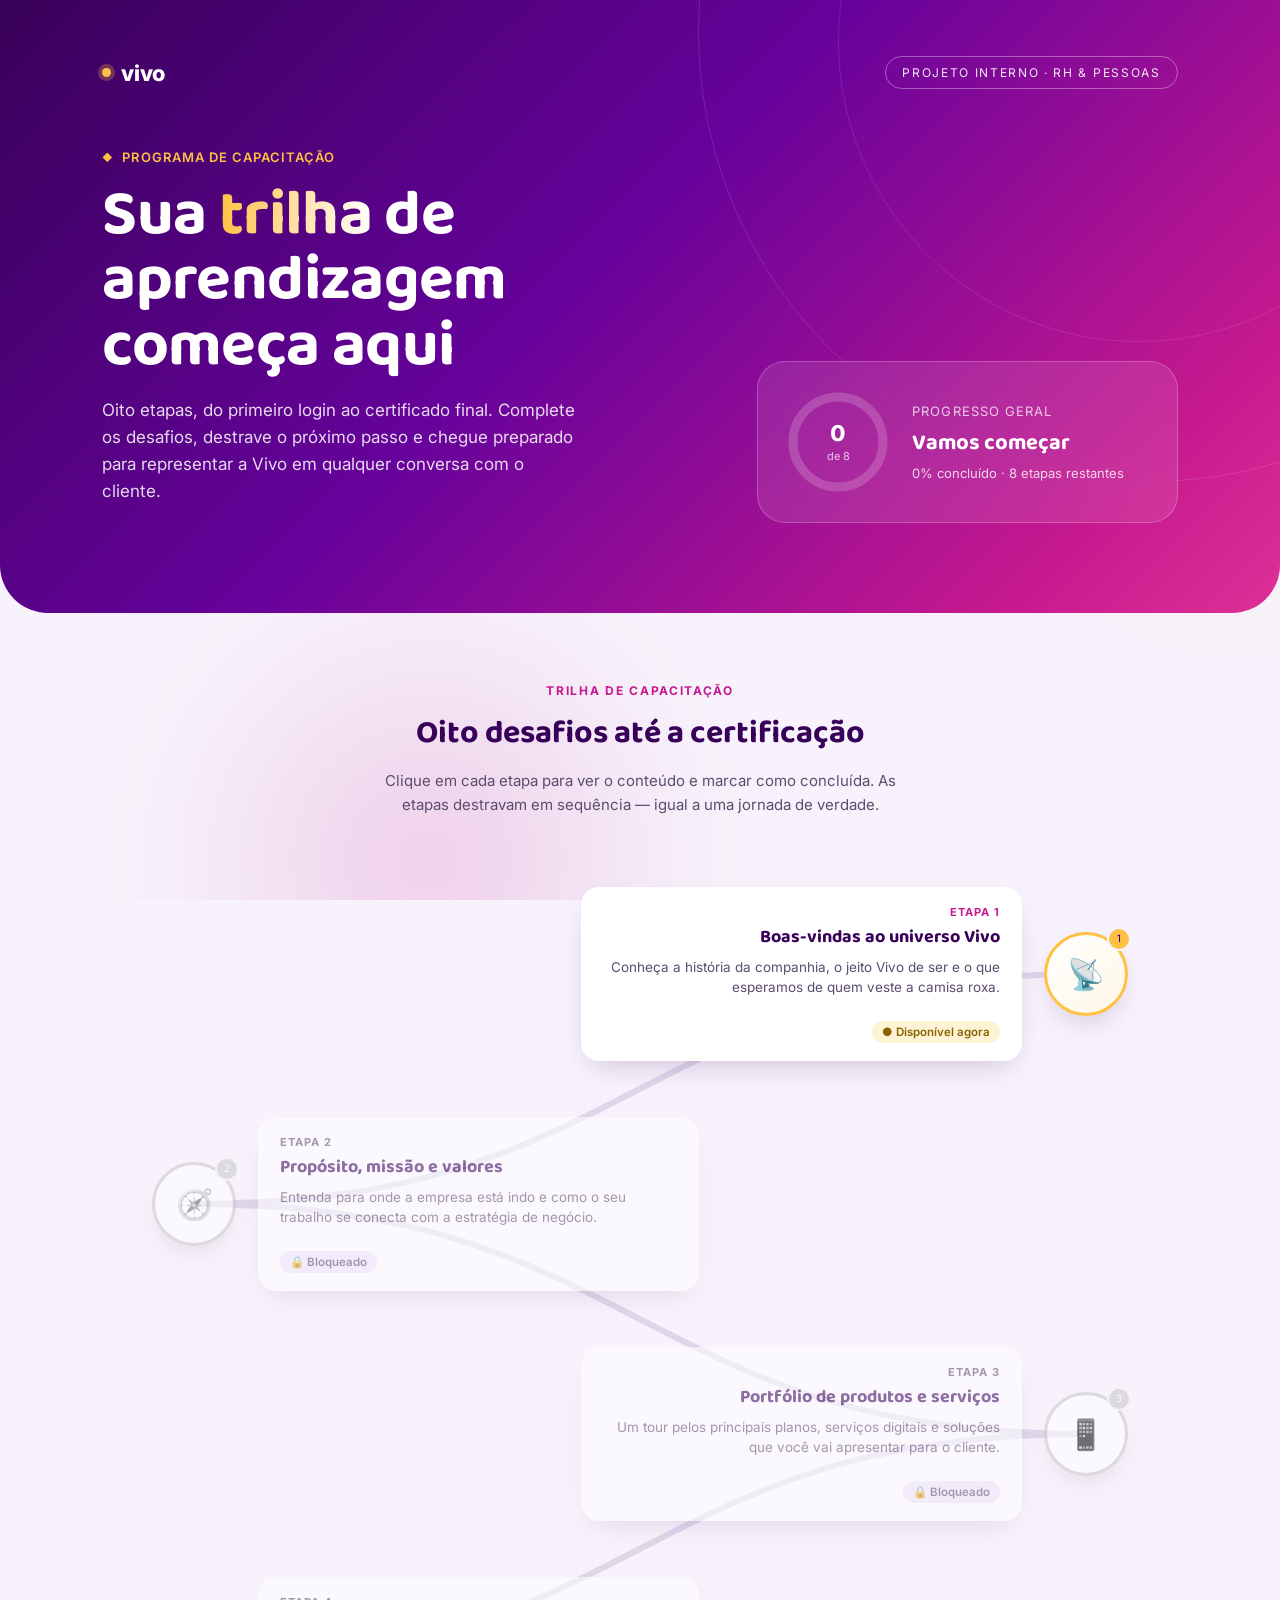
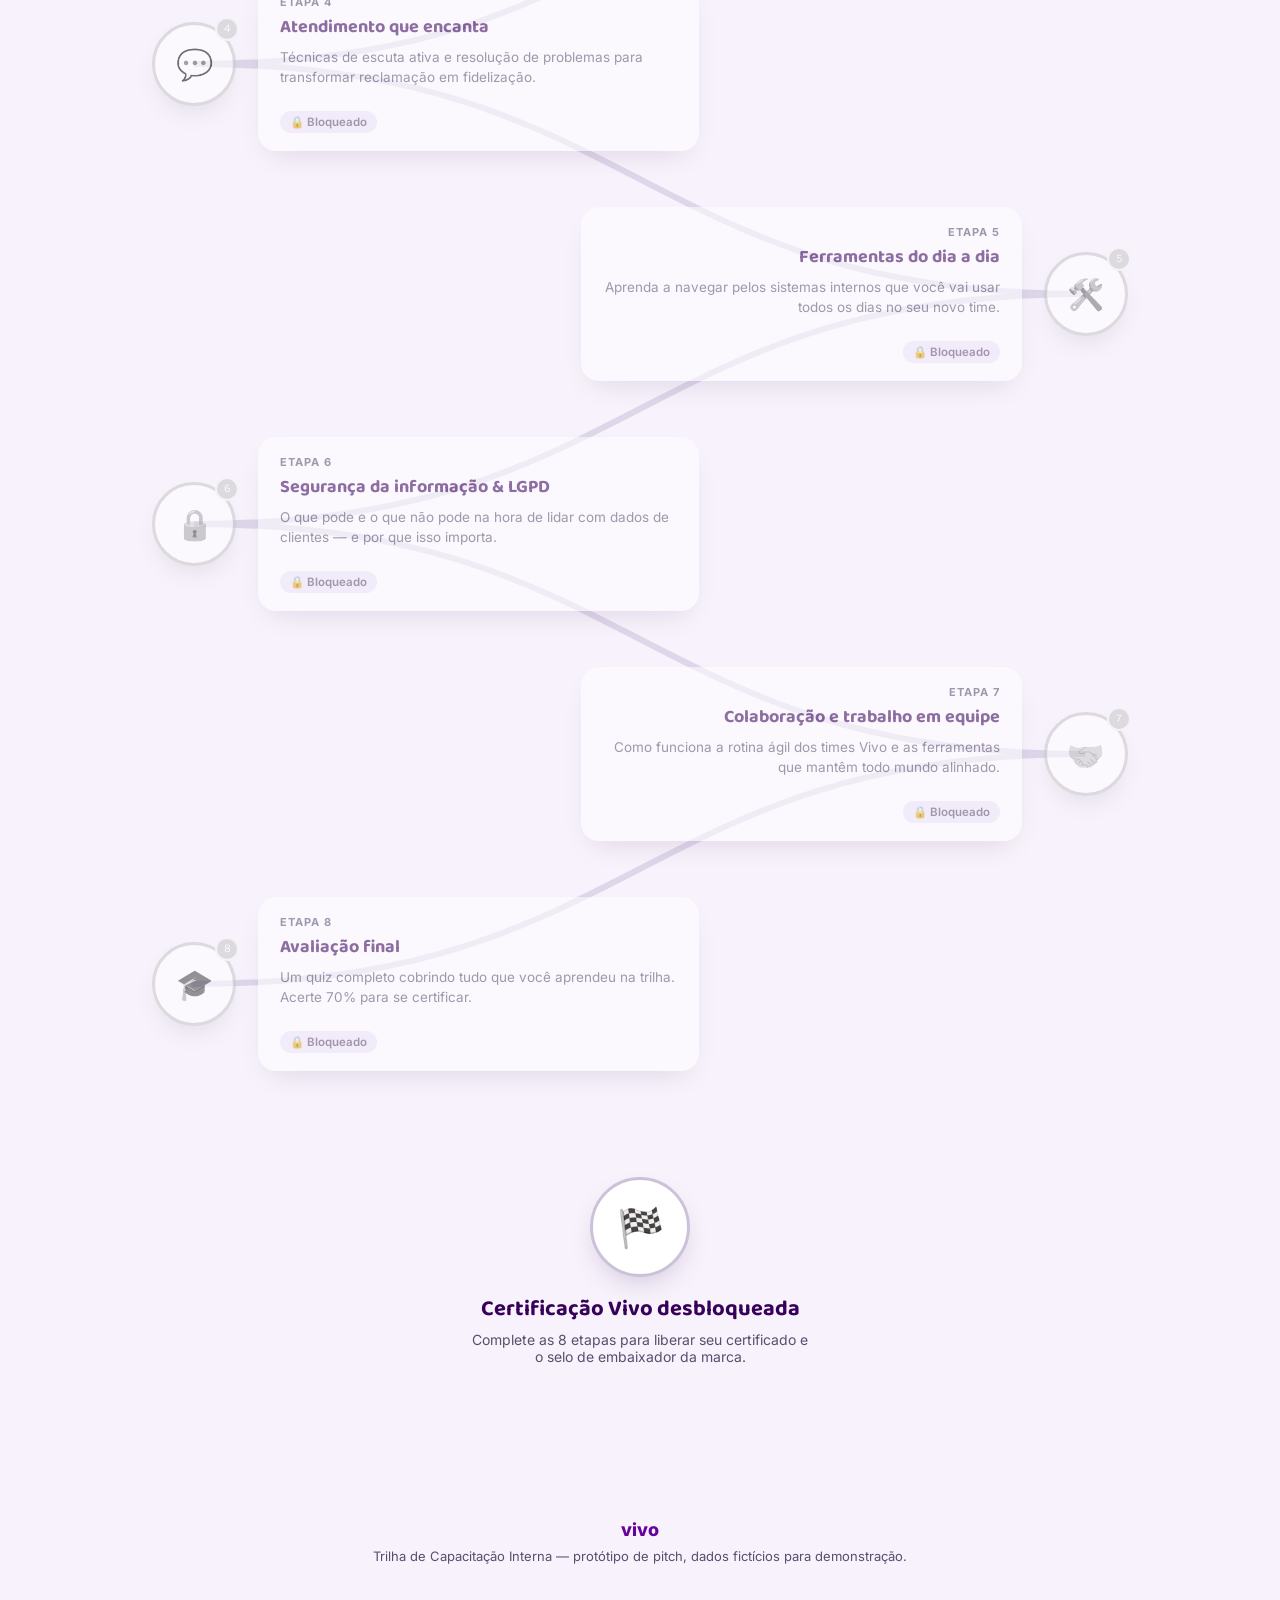
==== index.html @ b3f527ce "new" ====
<!DOCTYPE html>
<html lang="pt-BR">
<head>
<meta charset="UTF-8">
<meta name="viewport" content="width=device-width, initial-scale=1.0">
<title>Trilha de Capacitação · vivo</title>
<link rel="preconnect" href="https://fonts.googleapis.com">
<link rel="preconnect" href="https://fonts.gstatic.com" crossorigin>
<link href="https://fonts.googleapis.com/css2?family=Baloo+2:wght@500;600;700;800&family=Inter:wght@400;500;600;700;800&display=swap" rel="stylesheet">
<style>
  :root{
    --paper:#F7F2FB;
    --paper-deep:#EFE5F7;
    --ink:#1C0F2E;
    --ink-soft:#5B4D6E;
    --vivo-purple:#66029B;
    --vivo-purple-dark:#380159;
    --vivo-magenta:#C6198F;
    --vivo-pink:#FF4FA0;
    --vivo-gold:#FFC145;
    --locked:#CBC2D9;
    --locked-line:#DED6E9;
    --card-bg:#FFFFFF;
    --shadow: 0 12px 30px -12px rgba(56, 1, 89, 0.25);
    --radius-lg: 28px;
    --radius-md: 18px;
  }

  *{box-sizing:border-box;}
  html{scroll-behavior:smooth;}
  body{
    margin:0;
    background:var(--paper);
    color:var(--ink);
    font-family:'Inter', sans-serif;
    -webkit-font-smoothing:antialiased;
    overflow-x:hidden;
  }

  h1,h2,h3, .display{
    font-family:'Baloo 2', sans-serif;
    font-weight:700;
    margin:0;
  }

  /* ===================== BACKDROP BLOBS ===================== */
  .blob-field{
    position:fixed;
    inset:0;
    z-index:-1;
    overflow:hidden;
    pointer-events:none;
  }
  .blob{
    position:absolute;
    border-radius:50%;
    filter:blur(60px);
    opacity:0.35;
  }
  .blob.b1{width:520px;height:520px; background:radial-gradient(circle at 30% 30%, var(--vivo-pink), var(--vivo-purple) 70%); top:-180px; left:-160px;}
  .blob.b2{width:420px;height:420px; background:radial-gradient(circle at 60% 40%, var(--vivo-gold), transparent 70%); top:20%; right:-140px; opacity:0.25;}
  .blob.b3{width:600px;height:600px; background:radial-gradient(circle, var(--vivo-magenta), transparent 65%); bottom:-260px; left:10%; opacity:0.18;}

  /* ===================== HEADER ===================== */
  header{
    position:relative;
    padding:56px 8vw 90px;
    color:#fff;
    background:linear-gradient(135deg, var(--vivo-purple-dark) 0%, var(--vivo-purple) 45%, var(--vivo-magenta) 85%, var(--vivo-pink) 120%);
    overflow:hidden;
    border-radius:0 0 48px 48px;
  }
  header::after{
    content:"";
    position:absolute;
    width:900px; height:900px;
    border-radius:50%;
    border:1px solid rgba(255,255,255,0.12);
    top:-420px; right:-320px;
  }
  header::before{
    content:"";
    position:absolute;
    width:600px; height:600px;
    border-radius:50%;
    border:1px solid rgba(255,255,255,0.1);
    top:-260px; right:-160px;
  }
  .topbar{
    display:flex;
    align-items:center;
    justify-content:space-between;
    position:relative;
    z-index:2;
    margin-bottom:56px;
  }
  .logo{
    font-family:'Inter', sans-serif;
    font-weight:800;
    font-size:22px;
    letter-spacing:-0.02em;
    color:#fff;
    display:flex;
    align-items:center;
    gap:10px;
  }
  .logo .dot{
    width:9px; height:9px; border-radius:50%;
    background:var(--vivo-gold);
    box-shadow:0 0 0 4px rgba(255,193,69,0.25);
  }
  .topbar .tag{
    font-size:12px;
    letter-spacing:0.14em;
    text-transform:uppercase;
    padding:8px 16px;
    border:1px solid rgba(255,255,255,0.35);
    border-radius:999px;
    color:rgba(255,255,255,0.9);
  }

  .hero-grid{
    position:relative;
    z-index:2;
    display:grid;
    grid-template-columns:1.3fr 0.9fr;
    gap:48px;
    align-items:end;
  }
  .eyebrow{
    display:inline-flex;
    align-items:center;
    gap:8px;
    font-size:13px;
    font-weight:600;
    letter-spacing:0.08em;
    text-transform:uppercase;
    color:var(--vivo-gold);
    margin-bottom:18px;
  }
  .eyebrow::before{content:"◆"; font-size:10px;}
  header h1{
    font-size:clamp(38px, 5vw, 64px);
    line-height:1.02;
    letter-spacing:-0.01em;
    max-width:640px;
  }
  header h1 em{
    font-style:normal;
    background:linear-gradient(90deg, var(--vivo-gold), #fff);
    -webkit-background-clip:text;
    background-clip:text;
    color:transparent;
  }
  header p.lead{
    margin-top:18px;
    font-size:17px;
    line-height:1.6;
    max-width:480px;
    color:rgba(255,255,255,0.85);
    font-weight:400;
  }

  .progress-card{
    background:rgba(255,255,255,0.1);
    border:1px solid rgba(255,255,255,0.22);
    backdrop-filter:blur(14px);
    border-radius:var(--radius-lg);
    padding:28px;
    display:flex;
    align-items:center;
    gap:22px;
  }
  .ring-wrap{ position:relative; width:104px; height:104px; flex:none;}
  .ring-wrap svg{ transform:rotate(-90deg); }
  .ring-bg{ fill:none; stroke:rgba(255,255,255,0.18); stroke-width:9; }
  .ring-fg{ fill:none; stroke:var(--vivo-gold); stroke-width:9; stroke-linecap:round; transition:stroke-dashoffset 0.6s ease; }
  .ring-label{
    position:absolute; inset:0;
    display:flex; flex-direction:column; align-items:center; justify-content:center;
  }
  .ring-label .num{ font-family:'Baloo 2'; font-size:26px; font-weight:700; line-height:1;}
  .ring-label .of{ font-size:11px; opacity:0.75; margin-top:2px;}
  .progress-copy .stat-title{ font-size:13px; text-transform:uppercase; letter-spacing:0.08em; opacity:0.75; margin-bottom:6px;}
  .progress-copy .stat-main{ font-family:'Baloo 2'; font-size:22px; font-weight:700; }
  .progress-copy .stat-sub{ font-size:13px; opacity:0.8; margin-top:4px; }

  /* ===================== TRAIL SECTION ===================== */
  main{ position:relative; padding:70px 8vw 40px; max-width:1180px; margin:0 auto;}
  .section-head{ text-align:center; max-width:560px; margin:0 auto 12px; }
  .section-head .kicker{
    font-size:12px; font-weight:700; letter-spacing:0.14em; text-transform:uppercase;
    color:var(--vivo-magenta);
  }
  .section-head h2{ font-size:32px; margin-top:10px; color:var(--vivo-purple-dark); }
  .section-head p{ color:var(--ink-soft); margin-top:10px; font-size:15px; line-height:1.6;}

  .trail{
    position:relative;
    margin-top:70px;
    padding-bottom:40px;
  }
  .trail svg.path-svg{
    position:absolute;
    top:0; left:0;
    width:100%;
    height:100%;
    pointer-events:none;
    z-index:0;
  }
  .path-line-bg{ fill:none; stroke:var(--locked-line); stroke-width:6; stroke-linecap:round; }
  .path-line-fg{ fill:none; stroke:url(#trailGradient); stroke-width:6; stroke-linecap:round; transition:stroke-dashoffset 1s ease; }

  .node{
    position:relative;
    z-index:1;
    display:flex;
    align-items:center;
    gap:22px;
    margin-bottom:56px;
    width:56%;
  }
  .node:nth-child(odd){ margin-left:0; }
  .node:nth-child(even){ margin-left:44%; flex-direction:row-reverse; text-align:right; }

  .badge{
    flex:none;
    width:84px; height:84px;
    border-radius:50%;
    display:flex; align-items:center; justify-content:center;
    font-size:30px;
    background:var(--card-bg);
    border:3px solid var(--locked);
    box-shadow:var(--shadow);
    cursor:pointer;
    transition:transform 0.25s ease, border-color 0.25s ease, background 0.25s ease;
    position:relative;
  }
  .badge .step-no{
    position:absolute;
    top:-8px;
    right:-6px;
    background:var(--ink);
    color:#fff;
    font-family:'Baloo 2';
    font-size:12px;
    width:24px; height:24px;
    border-radius:50%;
    display:flex; align-items:center; justify-content:center;
    border:2px solid var(--paper);
  }
  .node:hover .badge{ transform:translateY(-4px) scale(1.04); }

  .node.locked .badge{ filter:grayscale(1); opacity:0.55; cursor:not-allowed; }
  .node.locked .badge .step-no{ background:var(--locked); }
  .node.locked:hover .badge{ transform:none; }

  .node.current .badge{
    border-color:var(--vivo-gold);
    background:linear-gradient(135deg, #fff, #FFF7E6);
    animation:pulse 2.2s infinite;
  }
  .node.current .badge .step-no{ background:var(--vivo-gold); color:var(--vivo-purple-dark); }

  .node.done .badge{
    border-color:var(--vivo-purple);
    background:linear-gradient(135deg, var(--vivo-purple), var(--vivo-magenta));
    color:#fff;
  }
  .node.done .badge .step-no{ background:var(--vivo-gold); color:var(--vivo-purple-dark); }

  @keyframes pulse{
    0%{ box-shadow:0 0 0 0 rgba(255,193,69,0.5), var(--shadow); }
    70%{ box-shadow:0 0 0 14px rgba(255,193,69,0), var(--shadow); }
    100%{ box-shadow:0 0 0 0 rgba(255,193,69,0), var(--shadow); }
  }

  .node-card{
    background:var(--card-bg);
    border-radius:var(--radius-md);
    padding:18px 22px;
    box-shadow:var(--shadow);
    cursor:pointer;
    transition:transform 0.25s ease;
    flex:1;
  }
  .node:hover .node-card{ transform:translateY(-3px); }
  .node.locked .node-card{ opacity:0.55; cursor:not-allowed; }
  .node.locked:hover .node-card{ transform:none; }

  .node-card .eyebrow-mini{
    font-size:11px; font-weight:700; text-transform:uppercase; letter-spacing:0.08em;
    color:var(--vivo-magenta); margin-bottom:4px;
  }
  .node.locked .node-card .eyebrow-mini{ color:var(--ink-soft); }
  .node-card h3{ font-size:18px; color:var(--vivo-purple-dark); }
  .node-card p{ font-size:13.5px; color:var(--ink-soft); margin-top:6px; line-height:1.5; }
  .node:nth-child(even) .node-card p{ margin-left:auto; }

  .status-chip{
    display:inline-flex; align-items:center; gap:6px;
    font-size:11.5px; font-weight:600;
    margin-top:10px;
    padding:4px 10px;
    border-radius:999px;
    background:var(--paper-deep);
    color:var(--ink-soft);
  }
  .node.done .status-chip{ background:#EFE3FF; color:var(--vivo-purple); }
  .node.current .status-chip{ background:#FFF3D6; color:#8A6200; }

  /* Finish flag node */
  .finish{
    width:100%;
    display:flex;
    flex-direction:column;
    align-items:center;
    text-align:center;
    margin-top:10px;
    position:relative;
    z-index:1;
  }
  .finish .badge{ width:100px; height:100px; font-size:38px; }
  .finish h3{ margin-top:14px; font-size:22px; color:var(--vivo-purple-dark);}
  .finish p{ color:var(--ink-soft); font-size:14px; margin-top:4px; max-width:340px;}

  /* ===================== PANEL / MODAL ===================== */
  .overlay{
    position:fixed; inset:0;
    background:rgba(28, 15, 46, 0.45);
    backdrop-filter:blur(3px);
    display:flex; align-items:center; justify-content:center;
    z-index:50;
    opacity:0; pointer-events:none;
    transition:opacity 0.25s ease;
    padding:20px;
  }
  .overlay.open{ opacity:1; pointer-events:auto; }

  .panel{
    background:#fff;
    width:min(460px, 100%);
    border-radius:var(--radius-lg);
    padding:34px;
    position:relative;
    transform:translateY(16px) scale(0.98);
    transition:transform 0.25s ease;
    box-shadow:0 30px 60px -20px rgba(28,15,46,0.4);
  }
  .overlay.open .panel{ transform:translateY(0) scale(1); }

  .panel .close-btn{
    position:absolute; top:18px; right:18px;
    width:34px; height:34px; border-radius:50%;
    border:none; background:var(--paper-deep); color:var(--ink);
    font-size:16px; cursor:pointer;
    display:flex; align-items:center; justify-content:center;
  }
  .panel .panel-icon{
    width:64px; height:64px; border-radius:50%;
    background:linear-gradient(135deg, var(--vivo-purple), var(--vivo-magenta));
    display:flex; align-items:center; justify-content:center;
    font-size:28px; color:#fff; margin-bottom:18px;
  }
  .panel .eyebrow-mini{ font-size:11px; font-weight:700; text-transform:uppercase; letter-spacing:0.08em; color:var(--vivo-magenta); }
  .panel h3{ font-size:23px; color:var(--vivo-purple-dark); margin-top:6px;}
  .panel p.desc{ margin-top:12px; font-size:14.5px; line-height:1.65; color:var(--ink-soft);}
  .panel .meta-row{ display:flex; gap:18px; margin-top:16px; }
  .panel .meta-row div{ font-size:12.5px; color:var(--ink-soft); }
  .panel .meta-row strong{ display:block; color:var(--ink); font-family:'Baloo 2'; font-size:14px; }

  .panel .cta-row{ margin-top:26px; display:flex; gap:10px; }
  .btn{
    border:none; border-radius:999px; padding:12px 22px;
    font-family:'Inter'; font-weight:700; font-size:14px;
    cursor:pointer; transition:transform 0.2s ease, opacity 0.2s ease;
  }
  .btn:active{ transform:scale(0.97); }
  .btn-primary{ background:linear-gradient(135deg, var(--vivo-purple), var(--vivo-magenta)); color:#fff; }
  .btn-secondary{ background:var(--paper-deep); color:var(--ink); }
  .btn:disabled{ opacity:0.5; cursor:not-allowed; }

  /* ===================== FOOTER ===================== */
  footer{
    margin-top:60px;
    padding:40px 8vw 50px;
    text-align:center;
    color:var(--ink-soft);
    font-size:13px;
  }
  footer .foot-logo{
    font-family:'Inter'; font-weight:800; font-size:18px; color:var(--vivo-purple);
    margin-bottom:8px;
  }

  /* ===================== RESPONSIVE ===================== */
  @media (max-width: 880px){
    .hero-grid{ grid-template-columns:1fr; }
    .progress-card{ width:100%; }
    .node, .node:nth-child(even){
      width:100%;
      margin-left:0 !important;
      flex-direction:row !important;
      text-align:left !important;
    }
    .node:nth-child(even) .node-card p{ margin-left:0; }
    .trail svg.path-svg{ display:none; }
  }
  @media (max-width: 520px){
    header{ padding:40px 6vw 70px; border-radius:0 0 32px 32px; }
    .badge{ width:64px; height:64px; font-size:24px; }
    .finish .badge{ width:80px; height:80px; font-size:30px; }
    .node-card{ padding:14px 16px; }
  }

  @media (prefers-reduced-motion: reduce){
    *{ animation-duration:0.001ms !important; transition-duration:0.001ms !important; }
  }
</style>
</head>
<body>

<div class="blob-field">
  <div class="blob b1"></div>
  <div class="blob b2"></div>
  <div class="blob b3"></div>
</div>

<header>
  <div class="topbar">
    <div class="logo"><span class="dot"></span>vivo</div>
    <div class="tag">Projeto interno · RH &amp; Pessoas</div>
  </div>
  <div class="hero-grid">
    <div>
      <div class="eyebrow">Programa de capacitação</div>
      <h1>Sua <em>trilha</em> de aprendizagem começa aqui</h1>
      <p class="lead">Oito etapas, do primeiro login ao certificado final. Complete os desafios, destrave o próximo passo e chegue preparado para representar a Vivo em qualquer conversa com o cliente.</p>
    </div>
    <div class="progress-card">
      <div class="ring-wrap">
        <svg width="104" height="104" viewBox="0 0 104 104">
          <circle class="ring-bg" cx="52" cy="52" r="45"></circle>
          <circle class="ring-fg" id="ringFg" cx="52" cy="52" r="45" stroke-dasharray="282.7" stroke-dashoffset="282.7"></circle>
        </svg>
        <div class="ring-label">
          <span class="num" id="ringNum">0</span>
          <span class="of">de 8</span>
        </div>
      </div>
      <div class="progress-copy">
        <div class="stat-title">Progresso geral</div>
        <div class="stat-main" id="progressMain">Vamos começar</div>
        <div class="stat-sub" id="progressSub">0% concluído · 8 etapas restantes</div>
      </div>
    </div>
  </div>
</header>

<main>
  <div class="section-head">
    <div class="kicker">Trilha de capacitação</div>
    <h2>Oito desafios até a certificação</h2>
    <p>Clique em cada etapa para ver o conteúdo e marcar como concluída. As etapas destravam em sequência — igual a uma jornada de verdade.</p>
  </div>

  <div class="trail" id="trail">
    <svg class="path-svg" id="pathSvg" preserveAspectRatio="none">
      <defs>
        <linearGradient id="trailGradient" x1="0%" y1="0%" x2="0%" y2="100%">
          <stop offset="0%" stop-color="#66029B"/>
          <stop offset="55%" stop-color="#C6198F"/>
          <stop offset="100%" stop-color="#FFC145"/>
        </linearGradient>
      </defs>
      <path class="path-line-bg" id="pathBg" d=""></path>
      <path class="path-line-fg" id="pathFg" d=""></path>
    </svg>

    <!-- Nodes injected by JS -->
  </div>

  <div class="finish" id="finishNode">
    <div class="badge" id="finishBadge">🏁</div>
    <h3>Certificação Vivo desbloqueada</h3>
    <p>Complete as 8 etapas para liberar seu certificado e o selo de embaixador da marca.</p>
  </div>
</main>

<footer>
  <div class="foot-logo">vivo</div>
  Trilha de Capacitação Interna — protótipo de pitch, dados fictícios para demonstração.
</footer>

<div class="overlay" id="overlay">
  <div class="panel" id="panel">
    <button class="close-btn" id="closeBtn">✕</button>
    <div class="panel-icon" id="panelIcon">📡</div>
    <div class="eyebrow-mini" id="panelEyebrow">Etapa 1</div>
    <h3 id="panelTitle">Título do desafio</h3>
    <p class="desc" id="panelDesc">Descrição do desafio.</p>
    <div class="meta-row">
      <div><strong id="panelDuration">10 min</strong>Duração</div>
      <div><strong id="panelFormat">Vídeo + quiz</strong>Formato</div>
      <div><strong id="panelXp">+50 XP</strong>Recompensa</div>
    </div>
    <div class="cta-row">
      <button class="btn btn-secondary" id="cancelBtn">Fechar</button>
      <button class="btn btn-primary" id="completeBtn">Marcar como concluído</button>
    </div>
  </div>
</div>

<script>
(function(){
  const STAGES = [
    { icon:"📡", eyebrow:"Etapa 1", title:"Boas-vindas ao universo Vivo", desc:"Conheça a história da companhia, o jeito Vivo de ser e o que esperamos de quem veste a camisa roxa.", duration:"12 min", format:"Vídeo + quiz", xp:"+50 XP" },
    { icon:"🧭", eyebrow:"Etapa 2", title:"Propósito, missão e valores", desc:"Entenda para onde a empresa está indo e como o seu trabalho se conecta com a estratégia de negócio.", duration:"15 min", format:"Leitura interativa", xp:"+50 XP" },
    { icon:"📱", eyebrow:"Etapa 3", title:"Portfólio de produtos e serviços", desc:"Um tour pelos principais planos, serviços digitais e soluções que você vai apresentar para o cliente.", duration:"20 min", format:"Vídeo + simulação", xp:"+75 XP" },
    { icon:"💬", eyebrow:"Etapa 4", title:"Atendimento que encanta", desc:"Técnicas de escuta ativa e resolução de problemas para transformar reclamação em fidelização.", duration:"18 min", format:"Estudo de caso", xp:"+75 XP" },
    { icon:"🛠️", eyebrow:"Etapa 5", title:"Ferramentas do dia a dia", desc:"Aprenda a navegar pelos sistemas internos que você vai usar todos os dias no seu novo time.", duration:"25 min", format:"Prática guiada", xp:"+100 XP" },
    { icon:"🔒", eyebrow:"Etapa 6", title:"Segurança da informação & LGPD", desc:"O que pode e o que não pode na hora de lidar com dados de clientes — e por que isso importa.", duration:"14 min", format:"Vídeo + quiz", xp:"+75 XP" },
    { icon:"🤝", eyebrow:"Etapa 7", title:"Colaboração e trabalho em equipe", desc:"Como funciona a rotina ágil dos times Vivo e as ferramentas que mantêm todo mundo alinhado.", duration:"16 min", format:"Dinâmica em grupo", xp:"+75 XP" },
    { icon:"🎓", eyebrow:"Etapa 8", title:"Avaliação final", desc:"Um quiz completo cobrindo tudo que você aprendeu na trilha. Acerte 70% para se certificar.", duration:"20 min", format:"Avaliação", xp:"+150 XP" }
  ];

  const trail = document.getElementById('trail');
  const STORAGE_KEY = 'vivo_trilha_progresso';

  function loadProgress(){
    try{
      const raw = localStorage.getItem(STORAGE_KEY);
      if(raw) return JSON.parse(raw);
    }catch(e){}
    return { completed: [] };
  }
  function saveProgress(state){
    try{ localStorage.setItem(STORAGE_KEY, JSON.stringify(state)); }catch(e){}
  }

  let state = loadProgress();

  function stageStatus(index){
    if(state.completed.includes(index)) return 'done';
    const prevDone = index === 0 || state.completed.includes(index - 1);
    return prevDone ? 'current' : 'locked';
  }

  function render(){
    trail.querySelectorAll('.node').forEach(n => n.remove());

    STAGES.forEach((stage, i) => {
      const status = stageStatus(i);
      const node = document.createElement('div');
      node.className = 'node ' + status;
      node.dataset.index = i;
      node.innerHTML = `
        <div class="badge">
          <span class="step-no">${i+1}</span>
          <span class="icon">${stage.icon}</span>
        </div>
        <div class="node-card">
          <div class="eyebrow-mini">${stage.eyebrow}</div>
          <h3>${stage.title}</h3>
          <p>${stage.desc}</p>
          <span class="status-chip">${
            status === 'done' ? '✓ Concluído' : status === 'current' ? '● Disponível agora' : '🔒 Bloqueado'
          }</span>
        </div>
      `;
      node.addEventListener('click', () => openPanel(i));
      trail.appendChild(node);
    });

    updateFinish();
    updateProgressCard();
    requestAnimationFrame(drawPath);
  }

  function updateFinish(){
    const allDone = state.completed.length === STAGES.length;
    const finishBadge = document.getElementById('finishBadge');
    finishBadge.style.background = allDone ? 'linear-gradient(135deg, var(--vivo-purple), var(--vivo-gold))' : '';
    finishBadge.style.color = allDone ? '#fff' : '';
    finishBadge.style.borderColor = allDone ? 'var(--vivo-gold)' : '';
  }

  function updateProgressCard(){
    const done = state.completed.length;
    const total = STAGES.length;
    const pct = Math.round((done/total) * 100);
    const circumference = 282.7;
    const offset = circumference - (circumference * pct / 100);
    document.getElementById('ringFg').style.strokeDashoffset = offset;
    document.getElementById('ringNum').textContent = done;
    document.getElementById('progressMain').textContent =
      done === 0 ? 'Vamos começar' : done === total ? 'Trilha concluída! 🎉' : 'Continue assim!';
    document.getElementById('progressSub').textContent =
      `${pct}% concluído · ${total - done} etapa${total-done===1?'':'s'} restante${total-done===1?'':'s'}`;
  }

  function drawPath(){
    const svg = document.getElementById('pathSvg');
    const trailRect = trail.getBoundingClientRect();
    svg.setAttribute('viewBox', `0 0 ${trailRect.width} ${trailRect.height}`);
    svg.setAttribute('width', trailRect.width);
    svg.setAttribute('height', trailRect.height);

    const nodes = Array.from(trail.querySelectorAll('.node .badge'));
    if(nodes.length < 2) return;

    const points = nodes.map(el => {
      const r = el.getBoundingClientRect();
      return {
        x: r.left + r.width/2 - trailRect.left,
        y: r.top + r.height/2 - trailRect.top
      };
    });

    function smoothPath(pts){
      let d = `M ${pts[0].x} ${pts[0].y}`;
      for(let i=0; i<pts.length-1; i++){
        const p0 = pts[i], p1 = pts[i+1];
        const midX = (p0.x + p1.x) / 2;
        d += ` C ${midX} ${p0.y}, ${midX} ${p1.y}, ${p1.x} ${p1.y}`;
      }
      return d;
    }

    const fullPath = smoothPath(points);
    document.getElementById('pathBg').setAttribute('d', fullPath);

    const doneCount = state.completed.length;
    const progressIndex = Math.min(doneCount, points.length - 1);
    const progressPoints = points.slice(0, progressIndex + 1);
    const fgPath = document.getElementById('pathFg');
    if(progressPoints.length > 1){
      fgPath.setAttribute('d', smoothPath(progressPoints));
      fgPath.style.strokeDasharray = 'none';
      fgPath.style.strokeDashoffset = '0';
    } else {
      fgPath.setAttribute('d', '');
    }
  }

  // Panel logic
  const overlay = document.getElementById('overlay');
  let activeIndex = null;

  function openPanel(i){
    const status = stageStatus(i);
    if(status === 'locked') return;
    activeIndex = i;
    const stage = STAGES[i];
    document.getElementById('panelIcon').textContent = stage.icon;
    document.getElementById('panelEyebrow').textContent = stage.eyebrow;
    document.getElementById('panelTitle').textContent = stage.title;
    document.getElementById('panelDesc').textContent = stage.desc;
    document.getElementById('panelDuration').textContent = stage.duration;
    document.getElementById('panelFormat').textContent = stage.format;
    document.getElementById('panelXp').textContent = stage.xp;

    const completeBtn = document.getElementById('completeBtn');
    if(status === 'done'){
      completeBtn.textContent = 'Concluído ✓';
      completeBtn.disabled = true;
    } else {
      completeBtn.textContent = 'Marcar como concluído';
      completeBtn.disabled = false;
    }
    overlay.classList.add('open');
  }

  function closePanel(){
    overlay.classList.remove('open');
    activeIndex = null;
  }

  document.getElementById('closeBtn').addEventListener('click', closePanel);
  document.getElementById('cancelBtn').addEventListener('click', closePanel);
  overlay.addEventListener('click', (e) => { if(e.target === overlay) closePanel(); });

  document.getElementById('completeBtn').addEventListener('click', () => {
    if(activeIndex === null) return;
    if(!state.completed.includes(activeIndex)){
      state.completed.push(activeIndex);
      saveProgress(state);
    }
    closePanel();
    render();
  });

  window.addEventListener('resize', () => requestAnimationFrame(drawPath));
  window.addEventListener('load', () => requestAnimationFrame(drawPath));

  render();
})();
</script>

</body>
</html>
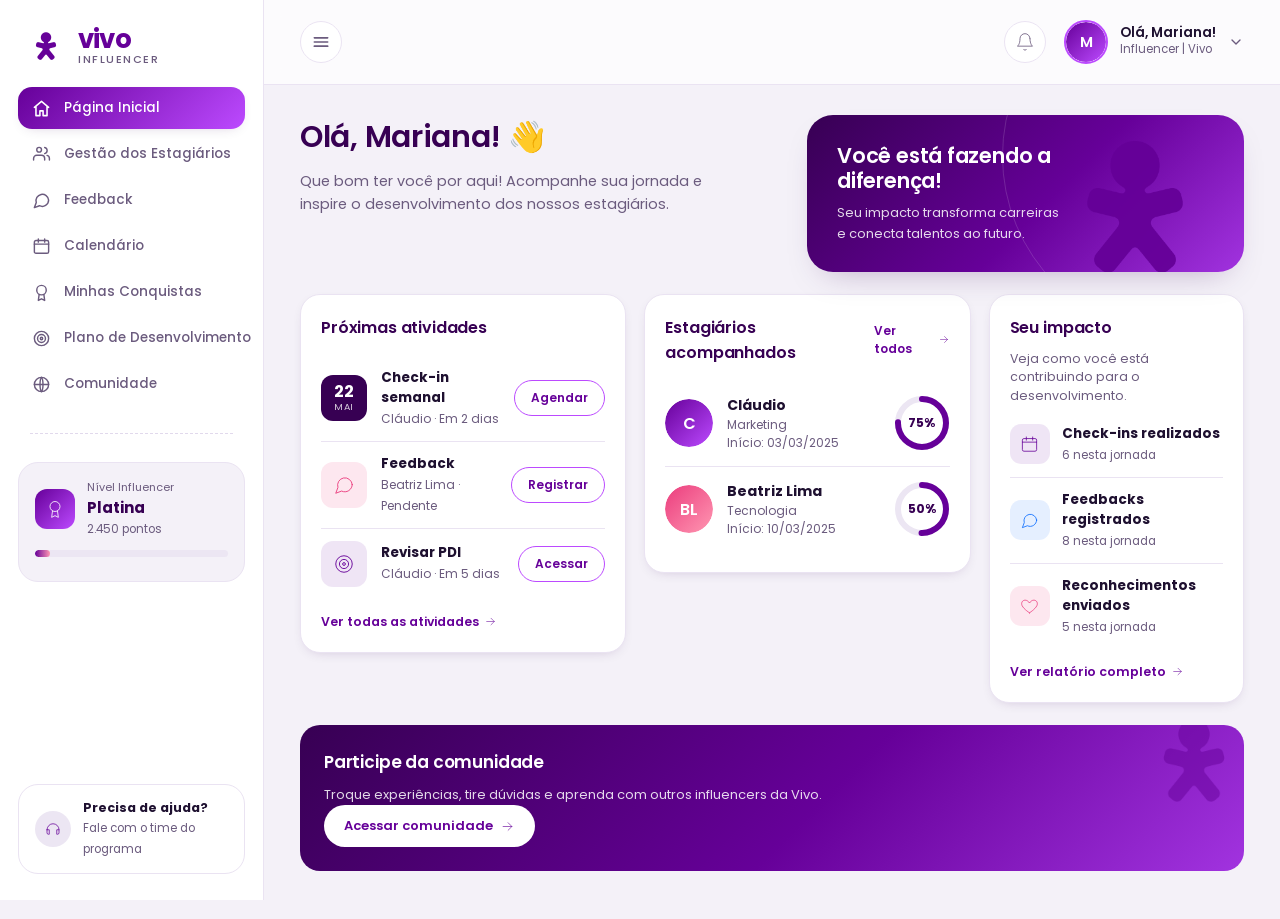
==== commit 9eea8990: "Add files via upload" ====
--- a/index.html
+++ b/index.html
@@ -1,701 +1,20 @@
-<!DOCTYPE html>
-<html lang="pt-BR">
-<head>
-<meta charset="UTF-8">
-<meta name="viewport" content="width=device-width, initial-scale=1.0">
-<title>Trilha de Capacitação · vivo</title>
-<link rel="preconnect" href="https://fonts.googleapis.com">
-<link rel="preconnect" href="https://fonts.gstatic.com" crossorigin>
-<link href="https://fonts.googleapis.com/css2?family=Baloo+2:wght@500;600;700;800&family=Inter:wght@400;500;600;700;800&display=swap" rel="stylesheet">
-<style>
-  :root{
-    --paper:#F7F2FB;
-    --paper-deep:#EFE5F7;
-    --ink:#1C0F2E;
-    --ink-soft:#5B4D6E;
-    --vivo-purple:#66029B;
-    --vivo-purple-dark:#380159;
-    --vivo-magenta:#C6198F;
-    --vivo-pink:#FF4FA0;
-    --vivo-gold:#FFC145;
-    --locked:#CBC2D9;
-    --locked-line:#DED6E9;
-    --card-bg:#FFFFFF;
-    --shadow: 0 12px 30px -12px rgba(56, 1, 89, 0.25);
-    --radius-lg: 28px;
-    --radius-md: 18px;
-  }
-
-  *{box-sizing:border-box;}
-  html{scroll-behavior:smooth;}
-  body{
-    margin:0;
-    background:var(--paper);
-    color:var(--ink);
-    font-family:'Inter', sans-serif;
-    -webkit-font-smoothing:antialiased;
-    overflow-x:hidden;
-  }
-
-  h1,h2,h3, .display{
-    font-family:'Baloo 2', sans-serif;
-    font-weight:700;
-    margin:0;
-  }
-
-  /* ===================== BACKDROP BLOBS ===================== */
-  .blob-field{
-    position:fixed;
-    inset:0;
-    z-index:-1;
-    overflow:hidden;
-    pointer-events:none;
-  }
-  .blob{
-    position:absolute;
-    border-radius:50%;
-    filter:blur(60px);
-    opacity:0.35;
-  }
-  .blob.b1{width:520px;height:520px; background:radial-gradient(circle at 30% 30%, var(--vivo-pink), var(--vivo-purple) 70%); top:-180px; left:-160px;}
-  .blob.b2{width:420px;height:420px; background:radial-gradient(circle at 60% 40%, var(--vivo-gold), transparent 70%); top:20%; right:-140px; opacity:0.25;}
-  .blob.b3{width:600px;height:600px; background:radial-gradient(circle, var(--vivo-magenta), transparent 65%); bottom:-260px; left:10%; opacity:0.18;}
-
-  /* ===================== HEADER ===================== */
-  header{
-    position:relative;
-    padding:56px 8vw 90px;
-    color:#fff;
-    background:linear-gradient(135deg, var(--vivo-purple-dark) 0%, var(--vivo-purple) 45%, var(--vivo-magenta) 85%, var(--vivo-pink) 120%);
-    overflow:hidden;
-    border-radius:0 0 48px 48px;
-  }
-  header::after{
-    content:"";
-    position:absolute;
-    width:900px; height:900px;
-    border-radius:50%;
-    border:1px solid rgba(255,255,255,0.12);
-    top:-420px; right:-320px;
-  }
-  header::before{
-    content:"";
-    position:absolute;
-    width:600px; height:600px;
-    border-radius:50%;
-    border:1px solid rgba(255,255,255,0.1);
-    top:-260px; right:-160px;
-  }
-  .topbar{
-    display:flex;
-    align-items:center;
-    justify-content:space-between;
-    position:relative;
-    z-index:2;
-    margin-bottom:56px;
-  }
-  .logo{
-    font-family:'Inter', sans-serif;
-    font-weight:800;
-    font-size:22px;
-    letter-spacing:-0.02em;
-    color:#fff;
-    display:flex;
-    align-items:center;
-    gap:10px;
-  }
-  .logo .dot{
-    width:9px; height:9px; border-radius:50%;
-    background:var(--vivo-gold);
-    box-shadow:0 0 0 4px rgba(255,193,69,0.25);
-  }
-  .topbar .tag{
-    font-size:12px;
-    letter-spacing:0.14em;
-    text-transform:uppercase;
-    padding:8px 16px;
-    border:1px solid rgba(255,255,255,0.35);
-    border-radius:999px;
-    color:rgba(255,255,255,0.9);
-  }
-
-  .hero-grid{
-    position:relative;
-    z-index:2;
-    display:grid;
-    grid-template-columns:1.3fr 0.9fr;
-    gap:48px;
-    align-items:end;
-  }
-  .eyebrow{
-    display:inline-flex;
-    align-items:center;
-    gap:8px;
-    font-size:13px;
-    font-weight:600;
-    letter-spacing:0.08em;
-    text-transform:uppercase;
-    color:var(--vivo-gold);
-    margin-bottom:18px;
-  }
-  .eyebrow::before{content:"◆"; font-size:10px;}
-  header h1{
-    font-size:clamp(38px, 5vw, 64px);
-    line-height:1.02;
-    letter-spacing:-0.01em;
-    max-width:640px;
-  }
-  header h1 em{
-    font-style:normal;
-    background:linear-gradient(90deg, var(--vivo-gold), #fff);
-    -webkit-background-clip:text;
-    background-clip:text;
-    color:transparent;
-  }
-  header p.lead{
-    margin-top:18px;
-    font-size:17px;
-    line-height:1.6;
-    max-width:480px;
-    color:rgba(255,255,255,0.85);
-    font-weight:400;
-  }
-
-  .progress-card{
-    background:rgba(255,255,255,0.1);
-    border:1px solid rgba(255,255,255,0.22);
-    backdrop-filter:blur(14px);
-    border-radius:var(--radius-lg);
-    padding:28px;
-    display:flex;
-    align-items:center;
-    gap:22px;
-  }
-  .ring-wrap{ position:relative; width:104px; height:104px; flex:none;}
-  .ring-wrap svg{ transform:rotate(-90deg); }
-  .ring-bg{ fill:none; stroke:rgba(255,255,255,0.18); stroke-width:9; }
-  .ring-fg{ fill:none; stroke:var(--vivo-gold); stroke-width:9; stroke-linecap:round; transition:stroke-dashoffset 0.6s ease; }
-  .ring-label{
-    position:absolute; inset:0;
-    display:flex; flex-direction:column; align-items:center; justify-content:center;
-  }
-  .ring-label .num{ font-family:'Baloo 2'; font-size:26px; font-weight:700; line-height:1;}
-  .ring-label .of{ font-size:11px; opacity:0.75; margin-top:2px;}
-  .progress-copy .stat-title{ font-size:13px; text-transform:uppercase; letter-spacing:0.08em; opacity:0.75; margin-bottom:6px;}
-  .progress-copy .stat-main{ font-family:'Baloo 2'; font-size:22px; font-weight:700; }
-  .progress-copy .stat-sub{ font-size:13px; opacity:0.8; margin-top:4px; }
-
-  /* ===================== TRAIL SECTION ===================== */
-  main{ position:relative; padding:70px 8vw 40px; max-width:1180px; margin:0 auto;}
-  .section-head{ text-align:center; max-width:560px; margin:0 auto 12px; }
-  .section-head .kicker{
-    font-size:12px; font-weight:700; letter-spacing:0.14em; text-transform:uppercase;
-    color:var(--vivo-magenta);
-  }
-  .section-head h2{ font-size:32px; margin-top:10px; color:var(--vivo-purple-dark); }
-  .section-head p{ color:var(--ink-soft); margin-top:10px; font-size:15px; line-height:1.6;}
-
-  .trail{
-    position:relative;
-    margin-top:70px;
-    padding-bottom:40px;
-  }
-  .trail svg.path-svg{
-    position:absolute;
-    top:0; left:0;
-    width:100%;
-    height:100%;
-    pointer-events:none;
-    z-index:0;
-  }
-  .path-line-bg{ fill:none; stroke:var(--locked-line); stroke-width:6; stroke-linecap:round; }
-  .path-line-fg{ fill:none; stroke:url(#trailGradient); stroke-width:6; stroke-linecap:round; transition:stroke-dashoffset 1s ease; }
-
-  .node{
-    position:relative;
-    z-index:1;
-    display:flex;
-    align-items:center;
-    gap:22px;
-    margin-bottom:56px;
-    width:56%;
-  }
-  .node:nth-child(odd){ margin-left:0; }
-  .node:nth-child(even){ margin-left:44%; flex-direction:row-reverse; text-align:right; }
-
-  .badge{
-    flex:none;
-    width:84px; height:84px;
-    border-radius:50%;
-    display:flex; align-items:center; justify-content:center;
-    font-size:30px;
-    background:var(--card-bg);
-    border:3px solid var(--locked);
-    box-shadow:var(--shadow);
-    cursor:pointer;
-    transition:transform 0.25s ease, border-color 0.25s ease, background 0.25s ease;
-    position:relative;
-  }
-  .badge .step-no{
-    position:absolute;
-    top:-8px;
-    right:-6px;
-    background:var(--ink);
-    color:#fff;
-    font-family:'Baloo 2';
-    font-size:12px;
-    width:24px; height:24px;
-    border-radius:50%;
-    display:flex; align-items:center; justify-content:center;
-    border:2px solid var(--paper);
-  }
-  .node:hover .badge{ transform:translateY(-4px) scale(1.04); }
-
-  .node.locked .badge{ filter:grayscale(1); opacity:0.55; cursor:not-allowed; }
-  .node.locked .badge .step-no{ background:var(--locked); }
-  .node.locked:hover .badge{ transform:none; }
-
-  .node.current .badge{
-    border-color:var(--vivo-gold);
-    background:linear-gradient(135deg, #fff, #FFF7E6);
-    animation:pulse 2.2s infinite;
-  }
-  .node.current .badge .step-no{ background:var(--vivo-gold); color:var(--vivo-purple-dark); }
-
-  .node.done .badge{
-    border-color:var(--vivo-purple);
-    background:linear-gradient(135deg, var(--vivo-purple), var(--vivo-magenta));
-    color:#fff;
-  }
-  .node.done .badge .step-no{ background:var(--vivo-gold); color:var(--vivo-purple-dark); }
-
-  @keyframes pulse{
-    0%{ box-shadow:0 0 0 0 rgba(255,193,69,0.5), var(--shadow); }
-    70%{ box-shadow:0 0 0 14px rgba(255,193,69,0), var(--shadow); }
-    100%{ box-shadow:0 0 0 0 rgba(255,193,69,0), var(--shadow); }
-  }
-
-  .node-card{
-    background:var(--card-bg);
-    border-radius:var(--radius-md);
-    padding:18px 22px;
-    box-shadow:var(--shadow);
-    cursor:pointer;
-    transition:transform 0.25s ease;
-    flex:1;
-  }
-  .node:hover .node-card{ transform:translateY(-3px); }
-  .node.locked .node-card{ opacity:0.55; cursor:not-allowed; }
-  .node.locked:hover .node-card{ transform:none; }
-
-  .node-card .eyebrow-mini{
-    font-size:11px; font-weight:700; text-transform:uppercase; letter-spacing:0.08em;
-    color:var(--vivo-magenta); margin-bottom:4px;
-  }
-  .node.locked .node-card .eyebrow-mini{ color:var(--ink-soft); }
-  .node-card h3{ font-size:18px; color:var(--vivo-purple-dark); }
-  .node-card p{ font-size:13.5px; color:var(--ink-soft); margin-top:6px; line-height:1.5; }
-  .node:nth-child(even) .node-card p{ margin-left:auto; }
-
-  .status-chip{
-    display:inline-flex; align-items:center; gap:6px;
-    font-size:11.5px; font-weight:600;
-    margin-top:10px;
-    padding:4px 10px;
-    border-radius:999px;
-    background:var(--paper-deep);
-    color:var(--ink-soft);
-  }
-  .node.done .status-chip{ background:#EFE3FF; color:var(--vivo-purple); }
-  .node.current .status-chip{ background:#FFF3D6; color:#8A6200; }
-
-  /* Finish flag node */
-  .finish{
-    width:100%;
-    display:flex;
-    flex-direction:column;
-    align-items:center;
-    text-align:center;
-    margin-top:10px;
-    position:relative;
-    z-index:1;
-  }
-  .finish .badge{ width:100px; height:100px; font-size:38px; }
-  .finish h3{ margin-top:14px; font-size:22px; color:var(--vivo-purple-dark);}
-  .finish p{ color:var(--ink-soft); font-size:14px; margin-top:4px; max-width:340px;}
-
-  /* ===================== PANEL / MODAL ===================== */
-  .overlay{
-    position:fixed; inset:0;
-    background:rgba(28, 15, 46, 0.45);
-    backdrop-filter:blur(3px);
-    display:flex; align-items:center; justify-content:center;
-    z-index:50;
-    opacity:0; pointer-events:none;
-    transition:opacity 0.25s ease;
-    padding:20px;
-  }
-  .overlay.open{ opacity:1; pointer-events:auto; }
-
-  .panel{
-    background:#fff;
-    width:min(460px, 100%);
-    border-radius:var(--radius-lg);
-    padding:34px;
-    position:relative;
-    transform:translateY(16px) scale(0.98);
-    transition:transform 0.25s ease;
-    box-shadow:0 30px 60px -20px rgba(28,15,46,0.4);
-  }
-  .overlay.open .panel{ transform:translateY(0) scale(1); }
-
-  .panel .close-btn{
-    position:absolute; top:18px; right:18px;
-    width:34px; height:34px; border-radius:50%;
-    border:none; background:var(--paper-deep); color:var(--ink);
-    font-size:16px; cursor:pointer;
-    display:flex; align-items:center; justify-content:center;
-  }
-  .panel .panel-icon{
-    width:64px; height:64px; border-radius:50%;
-    background:linear-gradient(135deg, var(--vivo-purple), var(--vivo-magenta));
-    display:flex; align-items:center; justify-content:center;
-    font-size:28px; color:#fff; margin-bottom:18px;
-  }
-  .panel .eyebrow-mini{ font-size:11px; font-weight:700; text-transform:uppercase; letter-spacing:0.08em; color:var(--vivo-magenta); }
-  .panel h3{ font-size:23px; color:var(--vivo-purple-dark); margin-top:6px;}
-  .panel p.desc{ margin-top:12px; font-size:14.5px; line-height:1.65; color:var(--ink-soft);}
-  .panel .meta-row{ display:flex; gap:18px; margin-top:16px; }
-  .panel .meta-row div{ font-size:12.5px; color:var(--ink-soft); }
-  .panel .meta-row strong{ display:block; color:var(--ink); font-family:'Baloo 2'; font-size:14px; }
-
-  .panel .cta-row{ margin-top:26px; display:flex; gap:10px; }
-  .btn{
-    border:none; border-radius:999px; padding:12px 22px;
-    font-family:'Inter'; font-weight:700; font-size:14px;
-    cursor:pointer; transition:transform 0.2s ease, opacity 0.2s ease;
-  }
-  .btn:active{ transform:scale(0.97); }
-  .btn-primary{ background:linear-gradient(135deg, var(--vivo-purple), var(--vivo-magenta)); color:#fff; }
-  .btn-secondary{ background:var(--paper-deep); color:var(--ink); }
-  .btn:disabled{ opacity:0.5; cursor:not-allowed; }
-
-  /* ===================== FOOTER ===================== */
-  footer{
-    margin-top:60px;
-    padding:40px 8vw 50px;
-    text-align:center;
-    color:var(--ink-soft);
-    font-size:13px;
-  }
-  footer .foot-logo{
-    font-family:'Inter'; font-weight:800; font-size:18px; color:var(--vivo-purple);
-    margin-bottom:8px;
-  }
-
-  /* ===================== RESPONSIVE ===================== */
-  @media (max-width: 880px){
-    .hero-grid{ grid-template-columns:1fr; }
-    .progress-card{ width:100%; }
-    .node, .node:nth-child(even){
-      width:100%;
-      margin-left:0 !important;
-      flex-direction:row !important;
-      text-align:left !important;
-    }
-    .node:nth-child(even) .node-card p{ margin-left:0; }
-    .trail svg.path-svg{ display:none; }
-  }
-  @media (max-width: 520px){
-    header{ padding:40px 6vw 70px; border-radius:0 0 32px 32px; }
-    .badge{ width:64px; height:64px; font-size:24px; }
-    .finish .badge{ width:80px; height:80px; font-size:30px; }
-    .node-card{ padding:14px 16px; }
-  }
-
-  @media (prefers-reduced-motion: reduce){
-    *{ animation-duration:0.001ms !important; transition-duration:0.001ms !important; }
-  }
-</style>
-</head>
-<body>
-
-<div class="blob-field">
-  <div class="blob b1"></div>
-  <div class="blob b2"></div>
-  <div class="blob b3"></div>
-</div>
-
-<header>
-  <div class="topbar">
-    <div class="logo"><span class="dot"></span>vivo</div>
-    <div class="tag">Projeto interno · RH &amp; Pessoas</div>
-  </div>
-  <div class="hero-grid">
-    <div>
-      <div class="eyebrow">Programa de capacitação</div>
-      <h1>Sua <em>trilha</em> de aprendizagem começa aqui</h1>
-      <p class="lead">Oito etapas, do primeiro login ao certificado final. Complete os desafios, destrave o próximo passo e chegue preparado para representar a Vivo em qualquer conversa com o cliente.</p>
-    </div>
-    <div class="progress-card">
-      <div class="ring-wrap">
-        <svg width="104" height="104" viewBox="0 0 104 104">
-          <circle class="ring-bg" cx="52" cy="52" r="45"></circle>
-          <circle class="ring-fg" id="ringFg" cx="52" cy="52" r="45" stroke-dasharray="282.7" stroke-dashoffset="282.7"></circle>
-        </svg>
-        <div class="ring-label">
-          <span class="num" id="ringNum">0</span>
-          <span class="of">de 8</span>
-        </div>
-      </div>
-      <div class="progress-copy">
-        <div class="stat-title">Progresso geral</div>
-        <div class="stat-main" id="progressMain">Vamos começar</div>
-        <div class="stat-sub" id="progressSub">0% concluído · 8 etapas restantes</div>
-      </div>
-    </div>
-  </div>
-</header>
-
-<main>
-  <div class="section-head">
-    <div class="kicker">Trilha de capacitação</div>
-    <h2>Oito desafios até a certificação</h2>
-    <p>Clique em cada etapa para ver o conteúdo e marcar como concluída. As etapas destravam em sequência — igual a uma jornada de verdade.</p>
-  </div>
-
-  <div class="trail" id="trail">
-    <svg class="path-svg" id="pathSvg" preserveAspectRatio="none">
-      <defs>
-        <linearGradient id="trailGradient" x1="0%" y1="0%" x2="0%" y2="100%">
-          <stop offset="0%" stop-color="#66029B"/>
-          <stop offset="55%" stop-color="#C6198F"/>
-          <stop offset="100%" stop-color="#FFC145"/>
-        </linearGradient>
-      </defs>
-      <path class="path-line-bg" id="pathBg" d=""></path>
-      <path class="path-line-fg" id="pathFg" d=""></path>
-    </svg>
-
-    <!-- Nodes injected by JS -->
-  </div>
-
-  <div class="finish" id="finishNode">
-    <div class="badge" id="finishBadge">🏁</div>
-    <h3>Certificação Vivo desbloqueada</h3>
-    <p>Complete as 8 etapas para liberar seu certificado e o selo de embaixador da marca.</p>
-  </div>
-</main>
-
-<footer>
-  <div class="foot-logo">vivo</div>
-  Trilha de Capacitação Interna — protótipo de pitch, dados fictícios para demonstração.
-</footer>
-
-<div class="overlay" id="overlay">
-  <div class="panel" id="panel">
-    <button class="close-btn" id="closeBtn">✕</button>
-    <div class="panel-icon" id="panelIcon">📡</div>
-    <div class="eyebrow-mini" id="panelEyebrow">Etapa 1</div>
-    <h3 id="panelTitle">Título do desafio</h3>
-    <p class="desc" id="panelDesc">Descrição do desafio.</p>
-    <div class="meta-row">
-      <div><strong id="panelDuration">10 min</strong>Duração</div>
-      <div><strong id="panelFormat">Vídeo + quiz</strong>Formato</div>
-      <div><strong id="panelXp">+50 XP</strong>Recompensa</div>
-    </div>
-    <div class="cta-row">
-      <button class="btn btn-secondary" id="cancelBtn">Fechar</button>
-      <button class="btn btn-primary" id="completeBtn">Marcar como concluído</button>
-    </div>
-  </div>
-</div>
-
-<script>
-(function(){
-  const STAGES = [
-    { icon:"📡", eyebrow:"Etapa 1", title:"Boas-vindas ao universo Vivo", desc:"Conheça a história da companhia, o jeito Vivo de ser e o que esperamos de quem veste a camisa roxa.", duration:"12 min", format:"Vídeo + quiz", xp:"+50 XP" },
-    { icon:"🧭", eyebrow:"Etapa 2", title:"Propósito, missão e valores", desc:"Entenda para onde a empresa está indo e como o seu trabalho se conecta com a estratégia de negócio.", duration:"15 min", format:"Leitura interativa", xp:"+50 XP" },
-    { icon:"📱", eyebrow:"Etapa 3", title:"Portfólio de produtos e serviços", desc:"Um tour pelos principais planos, serviços digitais e soluções que você vai apresentar para o cliente.", duration:"20 min", format:"Vídeo + simulação", xp:"+75 XP" },
-    { icon:"💬", eyebrow:"Etapa 4", title:"Atendimento que encanta", desc:"Técnicas de escuta ativa e resolução de problemas para transformar reclamação em fidelização.", duration:"18 min", format:"Estudo de caso", xp:"+75 XP" },
-    { icon:"🛠️", eyebrow:"Etapa 5", title:"Ferramentas do dia a dia", desc:"Aprenda a navegar pelos sistemas internos que você vai usar todos os dias no seu novo time.", duration:"25 min", format:"Prática guiada", xp:"+100 XP" },
-    { icon:"🔒", eyebrow:"Etapa 6", title:"Segurança da informação & LGPD", desc:"O que pode e o que não pode na hora de lidar com dados de clientes — e por que isso importa.", duration:"14 min", format:"Vídeo + quiz", xp:"+75 XP" },
-    { icon:"🤝", eyebrow:"Etapa 7", title:"Colaboração e trabalho em equipe", desc:"Como funciona a rotina ágil dos times Vivo e as ferramentas que mantêm todo mundo alinhado.", duration:"16 min", format:"Dinâmica em grupo", xp:"+75 XP" },
-    { icon:"🎓", eyebrow:"Etapa 8", title:"Avaliação final", desc:"Um quiz completo cobrindo tudo que você aprendeu na trilha. Acerte 70% para se certificar.", duration:"20 min", format:"Avaliação", xp:"+150 XP" }
-  ];
-
-  const trail = document.getElementById('trail');
-  const STORAGE_KEY = 'vivo_trilha_progresso';
-
-  function loadProgress(){
-    try{
-      const raw = localStorage.getItem(STORAGE_KEY);
-      if(raw) return JSON.parse(raw);
-    }catch(e){}
-    return { completed: [] };
-  }
-  function saveProgress(state){
-    try{ localStorage.setItem(STORAGE_KEY, JSON.stringify(state)); }catch(e){}
-  }
-
-  let state = loadProgress();
-
-  function stageStatus(index){
-    if(state.completed.includes(index)) return 'done';
-    const prevDone = index === 0 || state.completed.includes(index - 1);
-    return prevDone ? 'current' : 'locked';
-  }
-
-  function render(){
-    trail.querySelectorAll('.node').forEach(n => n.remove());
-
-    STAGES.forEach((stage, i) => {
-      const status = stageStatus(i);
-      const node = document.createElement('div');
-      node.className = 'node ' + status;
-      node.dataset.index = i;
-      node.innerHTML = `
-        <div class="badge">
-          <span class="step-no">${i+1}</span>
-          <span class="icon">${stage.icon}</span>
-        </div>
-        <div class="node-card">
-          <div class="eyebrow-mini">${stage.eyebrow}</div>
-          <h3>${stage.title}</h3>
-          <p>${stage.desc}</p>
-          <span class="status-chip">${
-            status === 'done' ? '✓ Concluído' : status === 'current' ? '● Disponível agora' : '🔒 Bloqueado'
-          }</span>
-        </div>
-      `;
-      node.addEventListener('click', () => openPanel(i));
-      trail.appendChild(node);
-    });
-
-    updateFinish();
-    updateProgressCard();
-    requestAnimationFrame(drawPath);
-  }
-
-  function updateFinish(){
-    const allDone = state.completed.length === STAGES.length;
-    const finishBadge = document.getElementById('finishBadge');
-    finishBadge.style.background = allDone ? 'linear-gradient(135deg, var(--vivo-purple), var(--vivo-gold))' : '';
-    finishBadge.style.color = allDone ? '#fff' : '';
-    finishBadge.style.borderColor = allDone ? 'var(--vivo-gold)' : '';
-  }
-
-  function updateProgressCard(){
-    const done = state.completed.length;
-    const total = STAGES.length;
-    const pct = Math.round((done/total) * 100);
-    const circumference = 282.7;
-    const offset = circumference - (circumference * pct / 100);
-    document.getElementById('ringFg').style.strokeDashoffset = offset;
-    document.getElementById('ringNum').textContent = done;
-    document.getElementById('progressMain').textContent =
-      done === 0 ? 'Vamos começar' : done === total ? 'Trilha concluída! 🎉' : 'Continue assim!';
-    document.getElementById('progressSub').textContent =
-      `${pct}% concluído · ${total - done} etapa${total-done===1?'':'s'} restante${total-done===1?'':'s'}`;
-  }
-
-  function drawPath(){
-    const svg = document.getElementById('pathSvg');
-    const trailRect = trail.getBoundingClientRect();
-    svg.setAttribute('viewBox', `0 0 ${trailRect.width} ${trailRect.height}`);
-    svg.setAttribute('width', trailRect.width);
-    svg.setAttribute('height', trailRect.height);
-
-    const nodes = Array.from(trail.querySelectorAll('.node .badge'));
-    if(nodes.length < 2) return;
-
-    const points = nodes.map(el => {
-      const r = el.getBoundingClientRect();
-      return {
-        x: r.left + r.width/2 - trailRect.left,
-        y: r.top + r.height/2 - trailRect.top
-      };
-    });
-
-    function smoothPath(pts){
-      let d = `M ${pts[0].x} ${pts[0].y}`;
-      for(let i=0; i<pts.length-1; i++){
-        const p0 = pts[i], p1 = pts[i+1];
-        const midX = (p0.x + p1.x) / 2;
-        d += ` C ${midX} ${p0.y}, ${midX} ${p1.y}, ${p1.x} ${p1.y}`;
-      }
-      return d;
-    }
-
-    const fullPath = smoothPath(points);
-    document.getElementById('pathBg').setAttribute('d', fullPath);
-
-    const doneCount = state.completed.length;
-    const progressIndex = Math.min(doneCount, points.length - 1);
-    const progressPoints = points.slice(0, progressIndex + 1);
-    const fgPath = document.getElementById('pathFg');
-    if(progressPoints.length > 1){
-      fgPath.setAttribute('d', smoothPath(progressPoints));
-      fgPath.style.strokeDasharray = 'none';
-      fgPath.style.strokeDashoffset = '0';
-    } else {
-      fgPath.setAttribute('d', '');
-    }
-  }
-
-  // Panel logic
-  const overlay = document.getElementById('overlay');
-  let activeIndex = null;
-
-  function openPanel(i){
-    const status = stageStatus(i);
-    if(status === 'locked') return;
-    activeIndex = i;
-    const stage = STAGES[i];
-    document.getElementById('panelIcon').textContent = stage.icon;
-    document.getElementById('panelEyebrow').textContent = stage.eyebrow;
-    document.getElementById('panelTitle').textContent = stage.title;
-    document.getElementById('panelDesc').textContent = stage.desc;
-    document.getElementById('panelDuration').textContent = stage.duration;
-    document.getElementById('panelFormat').textContent = stage.format;
-    document.getElementById('panelXp').textContent = stage.xp;
-
-    const completeBtn = document.getElementById('completeBtn');
-    if(status === 'done'){
-      completeBtn.textContent = 'Concluído ✓';
-      completeBtn.disabled = true;
-    } else {
-      completeBtn.textContent = 'Marcar como concluído';
-      completeBtn.disabled = false;
-    }
-    overlay.classList.add('open');
-  }
-
-  function closePanel(){
-    overlay.classList.remove('open');
-    activeIndex = null;
-  }
-
-  document.getElementById('closeBtn').addEventListener('click', closePanel);
-  document.getElementById('cancelBtn').addEventListener('click', closePanel);
-  overlay.addEventListener('click', (e) => { if(e.target === overlay) closePanel(); });
-
-  document.getElementById('completeBtn').addEventListener('click', () => {
-    if(activeIndex === null) return;
-    if(!state.completed.includes(activeIndex)){
-      state.completed.push(activeIndex);
-      saveProgress(state);
-    }
-    closePanel();
-    render();
-  });
-
-  window.addEventListener('resize', () => requestAnimationFrame(drawPath));
-  window.addEventListener('load', () => requestAnimationFrame(drawPath));
-
-  render();
-})();
-</script>
-
-</body>
-</html>+<!DOCTYPE html>
+<html lang="pt-BR">
+<head>
+  <meta charset="UTF-8">
+  <meta name="viewport" content="width=device-width, initial-scale=1.0">
+  <title>Programa Influencer Vivo</title>
+  <meta http-equiv="refresh" content="0; url=hackathon-interface-INfluencer-main/HACKATHON/index.html">
+  <script>
+    // Keep an explicit JS redirect for hosts that ignore meta refresh.
+    window.location.replace('hackathon-interface-INfluencer-main/HACKATHON/index.html');
+  </script>
+</head>
+<body>
+  <p>Redirecionando para a plataforma...</p>
+  <p>
+    Se isso nao acontecer automaticamente, acesse
+    <a href="hackathon-interface-INfluencer-main/HACKATHON/index.html">a pagina inicial</a>.
+  </p>
+</body>
+</html>
